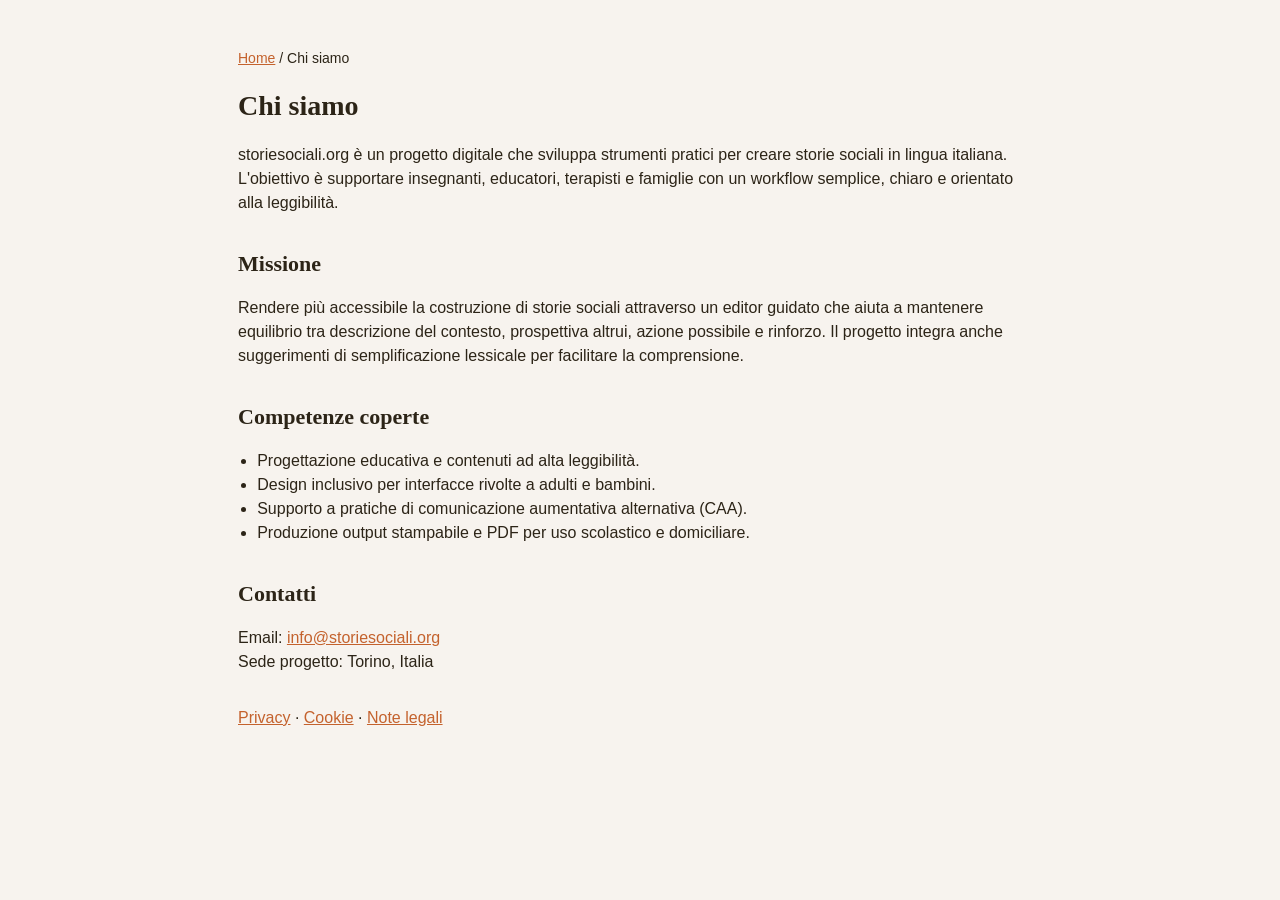
==== chi-siamo/index.html @ 828a51d4 "Initial commit: storiesociali" ====
<!doctype html>
<html lang="it">
<head>
  <meta charset="UTF-8">
  <meta name="viewport" content="width=device-width, initial-scale=1.0">
  <title>Chi siamo | storiesociali.org</title>
  <meta name="description" content="Chi siamo: missione, competenze e contatti del progetto storiesociali.org dedicato alle storie sociali in italiano.">
  <meta name="robots" content="index, follow">
  <link rel="canonical" href="https://storiesociali.org/chi-siamo/">
  <link rel="alternate" hreflang="it-IT" href="https://storiesociali.org/chi-siamo/">
  <link rel="alternate" hreflang="x-default" href="https://storiesociali.org/chi-siamo/">
  <meta property="og:type" content="article">
  <meta property="og:title" content="Chi siamo | storiesociali.org">
  <meta property="og:description" content="Profilo del progetto storiesociali.org, obiettivi e ambiti di lavoro.">
  <meta property="og:url" content="https://storiesociali.org/chi-siamo/">
  <meta property="og:image" content="https://storiesociali.org/assets/og-storie-sociali.png">
  <meta property="og:image:width" content="1200">
  <meta property="og:image:height" content="630">
  <meta property="og:locale" content="it_IT">
  <meta property="og:site_name" content="storiesociali.org">
  <link rel="stylesheet" href="/styles.css">
  <script type="application/ld+json">
  {
    "@context": "https://schema.org",
    "@graph": [
      {
        "@type": "WebPage",
        "name": "Chi siamo",
        "url": "https://storiesociali.org/chi-siamo/",
        "inLanguage": "it-IT",
        "description": "Profilo organizzazione, missione e contatti di storiesociali.org"
      },
      {
        "@type": "Organization",
        "name": "storiesociali.org",
        "url": "https://storiesociali.org/",
        "logo": "https://storiesociali.org/assets/logo-storiesociali.svg",
        "address": {
          "@type": "PostalAddress",
          "addressLocality": "Torino",
          "addressCountry": "IT"
        },
        "contactPoint": {
          "@type": "ContactPoint",
          "contactType": "customer service",
          "email": "info@storiesociali.org",
          "availableLanguage": "Italian"
        }
      },
      {
        "@type": "Person",
        "name": "Redazione storiesociali.org",
        "jobTitle": "Team editoriale e progettazione educativa",
        "worksFor": {
          "@type": "Organization",
          "name": "storiesociali.org"
        },
        "knowsAbout": [
          "Storie sociali",
          "Comunicazione aumentativa alternativa",
          "Leggibilità testi",
          "Accessibilità educativa"
        ],
        "url": "https://storiesociali.org/chi-siamo/"
      },
      {
        "@type": "BreadcrumbList",
        "itemListElement": [
          {
            "@type": "ListItem",
            "position": 1,
            "name": "Home",
            "item": "https://storiesociali.org/"
          },
          {
            "@type": "ListItem",
            "position": 2,
            "name": "Chi siamo",
            "item": "https://storiesociali.org/chi-siamo/"
          }
        ]
      }
    ]
  }
  </script>
</head>
<body class="theme--colorful font-standard">
  <main class="info-page">
    <p class="info-breadcrumb"><a href="/">Home</a> / Chi siamo</p>
    <h1>Chi siamo</h1>
    <p>
      storiesociali.org è un progetto digitale che sviluppa strumenti pratici per creare storie sociali
      in lingua italiana. L'obiettivo è supportare insegnanti, educatori, terapisti e famiglie con
      un workflow semplice, chiaro e orientato alla leggibilità.
    </p>

    <h2>Missione</h2>
    <p>
      Rendere più accessibile la costruzione di storie sociali attraverso un editor guidato che aiuta
      a mantenere equilibrio tra descrizione del contesto, prospettiva altrui, azione possibile e rinforzo.
      Il progetto integra anche suggerimenti di semplificazione lessicale per facilitare la comprensione.
    </p>

    <h2>Competenze coperte</h2>
    <ul>
      <li>Progettazione educativa e contenuti ad alta leggibilità.</li>
      <li>Design inclusivo per interfacce rivolte a adulti e bambini.</li>
      <li>Supporto a pratiche di comunicazione aumentativa alternativa (CAA).</li>
      <li>Produzione output stampabile e PDF per uso scolastico e domiciliare.</li>
    </ul>

    <h2>Contatti</h2>
    <p>
      Email: <a href="mailto:info@storiesociali.org">info@storiesociali.org</a><br>
      Sede progetto: Torino, Italia
    </p>

    <p class="info-links">
      <a href="/privacy/">Privacy</a> ·
      <a href="/cookie/">Cookie</a> ·
      <a href="/note-legali/">Note legali</a>
    </p>
  </main>
</body>
</html>
---- styles.css ----
:root {
  --color-bg: #F7F3EE;
  --color-surface: #FFFFFF;
  --color-border: #E0D8CF;

  --color-primary: #C4622D;
  --color-primary-light: #F0C9B0;
  --color-primary-muted: #E8A882;

  --color-descriptive: #4A7C6F;
  --color-perspective: #7B6EA6;
  --color-directive: #C4622D;
  --color-affirmative: #C8A84B;

  --color-text-primary: #2C2417;
  --color-text-secondary: #7A6E62;
  --color-text-inverse: #FFFFFF;

  --color-success: #4A7C6F;
  --color-warning: #C8A84B;
  --color-error: #B53A2F;

  --story-bg: #FFFDF9;
  --story-text: #1A1208;
  --story-accent: #C4622D;

  --font-ui: 'DM Sans', sans-serif;
  --font-story: 'Lora', Georgia, serif;

  --text-xs: 0.75rem;
  --text-sm: 0.875rem;
  --text-base: 1rem;
  --text-md: 1.125rem;
  --text-lg: 1.375rem;
  --text-xl: 1.75rem;
  --text-2xl: 2.25rem;

  --leading-tight: 1.3;
  --leading-story: 1.85;
  --leading-ui: 1.5;

  --space-xs: 0.25rem;
  --space-sm: 0.5rem;
  --space-md: 1rem;
  --space-lg: 1.5rem;
  --space-xl: 2rem;
  --space-2xl: 3rem;

  --radius-sm: 6px;
  --radius-md: 10px;
  --radius-lg: 16px;
  --radius-full: 999px;

  --header-h: 64px;
  --footer-h: 72px;
}

* {
  box-sizing: border-box;
}

html,
body {
  margin: 0;
  padding: 0;
  height: 100%;
}

body {
  font-family: var(--font-ui);
  font-size: var(--text-base);
  color: var(--color-text-primary);
  line-height: var(--leading-ui);
  background: var(--color-bg);
}

:focus-visible {
  outline: 3px solid var(--color-primary);
  outline-offset: 2px;
}

.skip-link {
  position: absolute;
  left: 1rem;
  top: -120px;
  z-index: 10000;
  background: var(--color-primary);
  color: #fff;
  border-radius: 0 0 8px 8px;
  padding: 0.55rem 0.9rem;
  font-weight: 600;
  text-decoration: none;
  transition: top 0.2s ease;
}

.skip-link:focus-visible {
  top: 0;
}

.sr-only {
  position: absolute;
  width: 1px;
  height: 1px;
  padding: 0;
  margin: -1px;
  overflow: hidden;
  clip: rect(0, 0, 0, 0);
  white-space: nowrap;
  border: 0;
}

.app-layout {
  display: grid;
  grid-template-rows: auto 1fr auto;
  grid-template-columns: 1fr;
  min-height: 100vh;
  background: var(--color-bg);
}

.app-main {
  min-height: 0;
  overflow: hidden;
}

.screen {
  display: none;
  height: 100%;
}

.screen.active {
  display: block;
}

#homeScreen {
  overflow-y: auto;
}

.app-header {
  height: var(--header-h);
  padding: 0 var(--space-xl);
  display: flex;
  align-items: center;
  justify-content: space-between;
  background: var(--color-surface);
  border-bottom: 1px solid var(--color-border);
  position: sticky;
  top: 0;
  z-index: 100;
}

.app-logo {
  font-family: var(--font-story);
  font-size: var(--text-lg);
  font-weight: 600;
  color: var(--color-text-primary);
  letter-spacing: -0.02em;
}

.app-logo span {
  color: var(--color-primary);
}

.header-step-text {
  font-family: var(--font-ui);
  font-size: var(--text-sm);
  color: var(--color-text-secondary);
  text-transform: uppercase;
  letter-spacing: 0.08em;
}

.home-shell {
  max-width: 1100px;
  margin: 0 auto;
  padding: var(--space-2xl);
}

.home-header {
  display: flex;
  align-items: center;
  justify-content: space-between;
  gap: var(--space-md);
  margin-bottom: var(--space-lg);
}

.home-header h1,
.home-header h2 {
  margin: 0;
  font-family: var(--font-story);
  font-size: var(--text-xl);
  line-height: var(--leading-tight);
}

.home-header h2 {
  font-size: var(--text-lg);
}

.home-header--hero {
  align-items: flex-start;
}

.seo-lead {
  margin: var(--space-sm) 0 0;
  max-width: 72ch;
  color: var(--color-text-primary);
}

.seo-hero-image {
  width: 100%;
  height: auto;
  border: 1px solid var(--color-border);
  border-radius: var(--radius-lg);
  background: var(--color-surface);
  margin: 0 0 var(--space-lg);
}

.seo-article {
  margin-bottom: var(--space-xl);
  padding: var(--space-xl);
  border: 1px solid var(--color-border);
  border-radius: var(--radius-lg);
  background: var(--color-surface);
}

.seo-article h2 {
  margin: 0 0 var(--space-sm);
  font-family: var(--font-story);
  font-size: var(--text-lg);
  line-height: var(--leading-tight);
}

.seo-article p,
.seo-article li,
.seo-article dd {
  color: var(--color-text-primary);
}

.seo-article section + section {
  margin-top: var(--space-lg);
}

.seo-index-nav {
  margin-bottom: var(--space-lg);
  padding: var(--space-md);
  border-radius: var(--radius-md);
  background: #FBF8F2;
  border: 1px solid var(--color-border);
}

.seo-index-nav ol {
  margin: 0;
  padding-left: 1.2rem;
}

.seo-index-nav a {
  color: var(--color-primary);
}

.seo-article table {
  width: 100%;
  border-collapse: collapse;
  margin-top: var(--space-sm);
}

.seo-article caption {
  caption-side: top;
  text-align: left;
  font-family: var(--font-ui);
  font-size: var(--text-sm);
  color: var(--color-text-secondary);
  margin-bottom: var(--space-sm);
}

.seo-article th,
.seo-article td {
  border: 1px solid var(--color-border);
  padding: 0.6rem 0.65rem;
  text-align: left;
}

.seo-article th {
  background: #FBF8F2;
}

.seo-article dl {
  margin: 0;
}

.seo-article dt {
  margin-top: var(--space-sm);
  font-weight: 600;
}

.seo-article dd {
  margin: var(--space-xs) 0 0;
}

.seo-inline-image {
  margin-top: var(--space-md);
  max-width: 120px;
  width: 100%;
  height: auto;
}

.trust-footer {
  margin-top: var(--space-xl);
  padding-top: var(--space-md);
  border-top: 1px solid var(--color-border);
  color: var(--color-text-secondary);
  font-size: var(--text-sm);
}

.trust-footer p {
  margin: 0;
}

.trust-footer a {
  color: var(--color-primary);
}

.noscript-warning {
  background: #FDF0EE;
  color: var(--color-error);
  border-bottom: 1px solid #E8B8B2;
  padding: 0.55rem 1rem;
  text-align: center;
  font-size: var(--text-sm);
}

.empty-state {
  margin: 0;
  background: var(--color-surface);
  border: 1px solid var(--color-border);
  border-radius: var(--radius-lg);
  padding: var(--space-lg);
  color: var(--color-text-secondary);
}

.stories-grid {
  margin-top: var(--space-lg);
  display: grid;
  grid-template-columns: repeat(auto-fill, minmax(280px, 1fr));
  gap: var(--space-md);
}

.story-card {
  border: 1px solid var(--color-border);
  border-radius: var(--radius-lg);
  background: var(--color-surface);
  padding: var(--space-lg);
}

.story-card h3 {
  margin: 0;
  font-family: var(--font-story);
  font-size: var(--text-lg);
  line-height: var(--leading-tight);
}

.story-date {
  margin: var(--space-sm) 0 0;
  color: var(--color-text-secondary);
  font-size: var(--text-sm);
}

.story-snippet {
  margin: var(--space-md) 0 0;
  color: var(--color-text-primary);
  font-size: var(--text-sm);
}

.story-actions {
  margin-top: var(--space-lg);
  display: flex;
  gap: var(--space-sm);
}

.main-panels {
  display: grid;
  grid-template-columns: 55fr 45fr;
  gap: 0;
  overflow: hidden;
  height: calc(100vh - var(--header-h) - var(--footer-h));
}

.wizard-panel {
  overflow-y: auto;
  padding: var(--space-2xl);
  background: var(--color-bg);
}

.preview-panel {
  overflow-y: auto;
  background: var(--story-bg);
  border-left: 1px solid var(--color-border);
  padding: var(--space-2xl) var(--space-xl);
}

.step-indicator {
  display: flex;
  align-items: center;
  gap: 0;
  margin-bottom: var(--space-xl);
}

.step-dot {
  width: 32px;
  height: 32px;
  border-radius: 50%;
  display: flex;
  align-items: center;
  justify-content: center;
  font-family: var(--font-ui);
  font-size: var(--text-xs);
  font-weight: 600;
  flex-shrink: 0;
  transition: background 0.3s, border-color 0.3s;
  background: var(--color-surface);
  border: 2px solid var(--color-border);
  color: var(--color-text-secondary);
}

.step-check {
  display: none;
}

.step-dot.step--done {
  background: var(--color-primary);
  border-color: var(--color-primary);
  color: var(--color-text-inverse);
}

.step-dot.step--done .step-number {
  display: none;
}

.step-dot.step--done .step-check {
  display: inline;
}

.step-dot.step--active {
  background: var(--color-primary-light);
  border-color: var(--color-primary);
  color: var(--color-primary);
  box-shadow: 0 0 0 4px var(--color-primary-light);
}

.step-line {
  height: 2px;
  flex: 1;
  background: var(--color-border);
  transition: background 0.4s;
}

.step-line.step-line--done {
  background: var(--color-primary);
}

.step-container {
  position: relative;
  overflow: hidden;
}

.step-content {
  display: none;
}

.step-content.active {
  display: block;
  animation: slideIn 0.35s cubic-bezier(0.25, 0.46, 0.45, 0.94) forwards;
}

.step-content.leaving {
  display: block;
  animation: slideOut 0.3s cubic-bezier(0.55, 0, 1, 0.45) forwards;
}

@keyframes slideIn {
  from {
    opacity: 0;
    transform: translateX(40px);
  }
  to {
    opacity: 1;
    transform: translateX(0);
  }
}

@keyframes slideOut {
  from {
    opacity: 1;
    transform: translateX(0);
  }
  to {
    opacity: 0;
    transform: translateX(-40px);
  }
}

.question-card {
  background: var(--color-surface);
  border: 1px solid var(--color-border);
  border-left: 4px solid var(--color-primary);
  border-radius: var(--radius-lg);
  padding: var(--space-xl);
  margin-bottom: var(--space-lg);
}

.question-card[data-type="descriptive"] {
  border-left-color: var(--color-descriptive);
}

.question-card[data-type="perspective"] {
  border-left-color: var(--color-perspective);
}

.question-card[data-type="directive"] {
  border-left-color: var(--color-directive);
}

.question-card[data-type="affirmative"] {
  border-left-color: var(--color-affirmative);
}

.question-label {
  margin: 0 0 var(--space-sm);
  font-family: var(--font-ui);
  font-size: var(--text-xs);
  font-weight: 600;
  text-transform: uppercase;
  letter-spacing: 0.08em;
  color: var(--color-text-secondary);
}

.question-text {
  margin: 0 0 var(--space-md);
  font-family: var(--font-story);
  font-size: var(--text-lg);
  font-weight: 600;
  color: var(--color-text-primary);
  line-height: var(--leading-tight);
}

.question-hint {
  margin: 0 0 var(--space-md);
  font-family: var(--font-ui);
  font-size: var(--text-sm);
  color: var(--color-text-secondary);
  font-style: italic;
}

.field-label {
  display: block;
  margin: var(--space-md) 0 var(--space-sm);
  font-family: var(--font-ui);
  font-size: var(--text-xs);
  font-weight: 600;
  letter-spacing: 0.03em;
  text-transform: uppercase;
  color: var(--color-text-secondary);
}

.story-input {
  width: 100%;
  min-height: 44px;
  padding: 0.875rem 1rem;
  font-family: var(--font-ui);
  font-size: var(--text-base);
  color: var(--color-text-primary);
  background: var(--color-bg);
  border: 1.5px solid var(--color-border);
  border-radius: var(--radius-md);
  resize: vertical;
  transition: border-color 0.2s, box-shadow 0.2s;
  line-height: var(--leading-ui);
}

textarea.story-input {
  min-height: 100px;
}

.story-input:focus {
  outline: none;
  border-color: var(--color-primary);
  box-shadow: 0 0 0 3px var(--color-primary-light);
}

.btn:focus-visible,
.chip:focus-visible,
.radio-option:focus-visible,
.style-card:focus-visible,
a:focus-visible {
  outline: 3px solid var(--color-primary);
  outline-offset: 2px;
}

.suggestion-chips {
  display: flex;
  flex-wrap: wrap;
  gap: 0.5rem;
  margin-bottom: 1rem;
}

.chip {
  font-family: var(--font-ui);
  font-size: var(--text-sm);
  padding: 0.35rem 0.85rem;
  border-radius: var(--radius-full);
  border: 1.5px solid var(--color-border);
  background: transparent;
  color: var(--color-text-secondary);
  cursor: pointer;
  transition: all 0.15s;
}

.chip:hover {
  border-color: var(--color-primary);
  color: var(--color-primary);
  background: var(--color-primary-light);
}

.radio-group {
  display: flex;
  flex-direction: column;
  gap: 0.625rem;
}

.radio-group--inline {
  flex-direction: row;
  flex-wrap: wrap;
}

.radio-option {
  display: flex;
  align-items: center;
  gap: 0.75rem;
  padding: 0.875rem 1.125rem;
  border: 1.5px solid var(--color-border);
  border-radius: var(--radius-md);
  cursor: pointer;
  transition: all 0.15s;
  background: var(--color-surface);
  color: var(--color-text-primary);
}

.radio-option:hover {
  border-color: var(--color-primary-muted);
  background: var(--color-primary-light);
}

.radio-option.selected {
  border-color: var(--color-primary);
  background: var(--color-primary-light);
}

.radio-option input[type="radio"] {
  display: none;
}

.radio-dot {
  width: 18px;
  height: 18px;
  border-radius: 50%;
  border: 2px solid var(--color-border);
  flex-shrink: 0;
  transition: all 0.15s;
}

.radio-option.selected .radio-dot {
  border-color: var(--color-primary);
  background: var(--color-primary);
  box-shadow: inset 0 0 0 3px white;
}

.input-grid {
  display: grid;
  gap: var(--space-md);
}

.input-grid.two-col {
  grid-template-columns: repeat(2, minmax(0, 1fr));
}

.hint-box,
.warning-box,
.status-box {
  border-radius: var(--radius-md);
  padding: 0.75rem 1rem;
  font-size: var(--text-sm);
  line-height: var(--leading-ui);
}

.hint-box {
  border: 1px solid var(--color-border);
  background: #FBF8F2;
  color: var(--color-text-primary);
}

.parola-complessa {
  background: #FFF3CD;
  border-bottom: 2px solid #C8A84B;
  border-radius: 2px;
  cursor: help;
  padding: 0 2px;
}

.warning-box {
  margin: var(--space-sm) 0 0;
  border: 1px solid #E8B8B2;
  background: #FDF0EE;
  color: var(--color-error);
  min-height: 2.25rem;
}

.status-box {
  margin-top: var(--space-md);
  border: 1px solid var(--color-border);
  background: var(--color-surface);
  color: var(--color-text-secondary);
}

.style-picker {
  display: grid;
  grid-template-columns: repeat(3, 1fr);
  gap: 0.75rem;
}

.style-card {
  border: 2px solid var(--color-border);
  border-radius: 12px;
  padding: 1rem;
  cursor: pointer;
  text-align: center;
  transition: all 0.2s;
  background: var(--color-surface);
}

.style-card input[type="radio"] {
  display: none;
}

.style-card:hover {
  border-color: var(--color-primary-muted);
}

.style-card.selected {
  border-color: var(--color-primary);
  background: var(--color-primary-light);
}

.style-preview {
  height: 60px;
  border-radius: 6px;
  margin-bottom: 0.5rem;
}

.style-preview--minimal {
  background: #FFFDF9;
  border: 1px solid #E0D8CF;
}

.style-preview--color {
  background: linear-gradient(135deg, #F0C9B0 0%, #D4EAE4 100%);
}

.style-preview--contrast {
  background: #1A1208;
}

.style-label {
  font-family: var(--font-ui);
  font-size: var(--text-xs);
  font-weight: 600;
  color: var(--color-text-secondary);
}

.sentence-legend {
  display: flex;
  flex-wrap: wrap;
  gap: 0.5rem;
  margin-top: var(--space-lg);
  padding: 1rem;
  background: var(--color-surface);
  border-radius: var(--radius-md);
  border: 1px solid var(--color-border);
}

.legend-item {
  display: flex;
  align-items: center;
  gap: 0.4rem;
  font-family: var(--font-ui);
  font-size: var(--text-xs);
  color: var(--color-text-secondary);
}

.legend-dot {
  width: 10px;
  height: 10px;
  border-radius: 50%;
}

.legend-dot--descriptive {
  background: var(--color-descriptive);
}

.legend-dot--perspective {
  background: var(--color-perspective);
}

.legend-dot--directive {
  background: var(--color-directive);
}

.legend-dot--affirmative {
  background: var(--color-affirmative);
}

.preview-header {
  margin: 0 0 1.5rem;
  font-family: var(--font-ui);
  font-size: var(--text-xs);
  text-transform: uppercase;
  letter-spacing: 0.1em;
  color: var(--color-text-secondary);
}

.story-preview {
  background: transparent;
}

.story-title {
  margin: 0;
  font-family: var(--font-story);
  font-size: var(--text-xl);
  font-weight: 600;
  color: var(--story-text);
  line-height: var(--leading-tight);
  margin-bottom: 1.25rem;
  padding-bottom: 1rem;
  border-bottom: 2px solid var(--story-accent);
}

.preview-meta {
  margin: 0 0 1.25rem;
  font-family: var(--font-ui);
  font-size: var(--text-xs);
  letter-spacing: 0.06em;
  text-transform: uppercase;
  color: var(--color-text-secondary);
}

.sentences {
  display: block;
}

.story-sentence {
  margin-bottom: 1.5rem;
  animation: fadeUp 0.4s ease forwards;
}

.sentence-row {
  display: flex;
  gap: 1rem;
}

@keyframes fadeUp {
  from {
    opacity: 0;
    transform: translateY(8px);
  }
  to {
    opacity: 1;
    transform: translateY(0);
  }
}

.sentence-type-bar {
  width: 3px;
  border-radius: 2px;
  flex-shrink: 0;
  align-self: stretch;
}

.sentence-type-bar[data-type="descriptive"] {
  background: var(--color-descriptive);
}

.sentence-type-bar[data-type="perspective"] {
  background: var(--color-perspective);
}

.sentence-type-bar[data-type="directive"] {
  background: var(--color-directive);
}

.sentence-type-bar[data-type="affirmative"] {
  background: var(--color-affirmative);
}

.sentence-text {
  margin: 0;
  font-family: var(--font-story);
  font-size: var(--text-md);
  line-height: var(--leading-story);
  color: var(--story-text);
}

.image-placeholder {
  width: 100%;
  height: 120px;
  border: 2px dashed var(--color-border);
  border-radius: var(--radius-md);
  display: flex;
  align-items: center;
  justify-content: center;
  margin-bottom: 1rem;
  color: var(--color-text-secondary);
  font-family: var(--font-ui);
  font-size: var(--text-sm);
}

.story-preview.image-none .image-placeholder {
  display: none;
}

.story-preview.image-small .story-sentence {
  display: grid;
  grid-template-columns: 110px minmax(0, 1fr);
  gap: 1rem;
  align-items: start;
}

.story-preview.image-small .image-placeholder {
  margin: 0;
  height: 96px;
}

.story-preview.image-large .image-placeholder {
  margin-bottom: 1rem;
  height: 140px;
}

.app-footer {
  height: var(--footer-h);
  padding: 0 var(--space-lg);
  display: flex;
  align-items: center;
  justify-content: space-between;
  gap: var(--space-md);
  background: var(--color-surface);
  border-top: 1px solid var(--color-border);
}

.app-footer.hidden {
  display: none;
}

.toast-container {
  position: fixed;
  right: 1rem;
  bottom: 1rem;
  display: grid;
  gap: 0.5rem;
  z-index: 9999;
}

.toast {
  max-width: min(420px, 90vw);
  padding: 0.7rem 0.95rem;
  border-radius: var(--radius-md);
  border: 1px solid var(--color-border);
  background: var(--color-surface);
  box-shadow: 0 6px 16px rgba(0, 0, 0, 0.12);
  font-size: var(--text-sm);
  color: var(--color-text-primary);
}

.toast--success {
  border-color: var(--color-success);
}

.toast--error {
  border-color: var(--color-error);
  background: #FDF0EE;
}

.app-dialog {
  width: min(460px, 92vw);
  border: 1px solid var(--color-border);
  border-radius: var(--radius-lg);
  padding: var(--space-lg);
  background: var(--color-surface);
}

.app-dialog::backdrop {
  background: rgba(0, 0, 0, 0.32);
}

.app-dialog p {
  margin: 0 0 var(--space-md);
}

.dialog-actions {
  display: flex;
  justify-content: flex-end;
  gap: var(--space-sm);
}

.footer-group {
  display: flex;
  align-items: center;
  gap: var(--space-sm);
  min-width: 0;
}

.footer-actions {
  flex-wrap: wrap;
  justify-content: flex-end;
}

.wizard-nav {
  justify-content: center;
}

.btn {
  font-family: var(--font-ui);
  font-size: var(--text-base);
  font-weight: 500;
  padding: 0.65rem 1.15rem;
  border-radius: var(--radius-md);
  border: none;
  cursor: pointer;
  transition: all 0.2s;
  display: inline-flex;
  align-items: center;
  gap: 0.5rem;
  white-space: nowrap;
}

.btn-primary {
  background: var(--color-primary);
  color: white;
}

.btn-primary:hover {
  background: #A8521F;
  transform: translateY(-1px);
  box-shadow: 0 4px 12px rgba(196, 98, 45, 0.3);
}

.btn-secondary {
  background: transparent;
  color: var(--color-text-secondary);
  border: 1.5px solid var(--color-border);
}

.btn-secondary:hover {
  border-color: var(--color-text-secondary);
  color: var(--color-text-primary);
}

.btn:disabled {
  opacity: 0.55;
  cursor: not-allowed;
  transform: none;
  box-shadow: none;
}

.theme--minimal {
  --story-bg: #FFFDF9;
}

.theme--colorful {
  --story-bg: #FFFBF6;
}

.theme--contrast {
  --color-bg: #F2ECE4;
  --color-surface: #FFFDF9;
  --color-border: #6B5A46;
  --color-text-primary: #1A1208;
  --color-text-secondary: #3A2F22;
  --story-bg: #FFF;
  --story-text: #000;
  --story-accent: #1A1208;
}

.font-dyslexic,
.font-dyslexic .story-input,
.font-dyslexic .btn,
.font-dyslexic .question-text,
.font-dyslexic .sentence-text,
.font-dyslexic .story-title {
  font-family: 'OpenDyslexic', 'DM Sans', sans-serif;
}

.font-uppercase .sentence-text,
.font-uppercase .story-title {
  text-transform: uppercase;
  letter-spacing: 0.04em;
}

.info-page {
  max-width: 900px;
  margin: 0 auto;
  padding: var(--space-2xl);
  min-height: 100vh;
}

.info-page h1 {
  margin: 0 0 var(--space-md);
  font-family: var(--font-story);
  font-size: var(--text-xl);
}

.info-page h2 {
  margin: var(--space-xl) 0 var(--space-sm);
  font-family: var(--font-story);
  font-size: var(--text-lg);
}

.info-page p,
.info-page li {
  color: var(--color-text-primary);
}

.info-page ul {
  padding-left: 1.2rem;
}

.info-page a {
  color: var(--color-primary);
}

.info-breadcrumb {
  margin: 0 0 var(--space-md);
  color: var(--color-text-secondary);
  font-size: var(--text-sm);
}

.info-links {
  margin-top: var(--space-xl);
  color: var(--color-text-secondary);
}

@media (max-width: 1200px) {
  .wizard-panel {
    padding: var(--space-xl);
  }

  .preview-panel {
    padding: var(--space-xl);
  }
}

@media (max-width: 900px) {
  :root {
    --footer-h: 124px;
  }

  .main-panels {
    grid-template-columns: 1fr;
    height: calc(100vh - var(--header-h) - var(--footer-h));
  }

  .preview-panel {
    border-left: none;
    border-top: 1px solid var(--color-border);
  }

  .home-shell {
    padding: var(--space-xl);
  }

  .home-header {
    flex-direction: column;
    align-items: flex-start;
  }

  .input-grid.two-col {
    grid-template-columns: 1fr;
  }

  .style-picker {
    grid-template-columns: 1fr;
  }

  .app-footer {
    height: auto;
    padding: var(--space-sm) var(--space-md);
    flex-wrap: wrap;
  }

  .footer-group {
    width: 100%;
    justify-content: space-between;
  }

  .footer-actions {
    justify-content: flex-start;
  }
}

@media print {
  * {
    -webkit-print-color-adjust: exact;
    print-color-adjust: exact;
  }

  .app-header,
  .wizard-panel,
  .app-footer,
  .preview-header,
  .step-indicator,
  #homeScreen {
    display: none !important;
  }

  #editorScreen {
    display: block !important;
  }

  .main-panels {
    display: block;
    height: auto;
  }

  .preview-panel {
    border: none;
    padding: 0;
    background: white;
  }

  .story-title {
    font-size: 24pt;
    margin-bottom: 24pt;
    border-bottom: 2pt solid #C4622D;
  }

  .story-sentence {
    margin-bottom: 18pt;
    page-break-inside: avoid;
    break-inside: avoid;
  }

  .sentence-text {
    font-size: 16pt;
    line-height: 2;
  }

  .image-placeholder {
    height: 140pt;
    border: 2pt dashed #ccc;
    page-break-inside: avoid;
  }

  .theme--contrast .sentence-text {
    font-size: 18pt;
    font-weight: 700;
  }
}
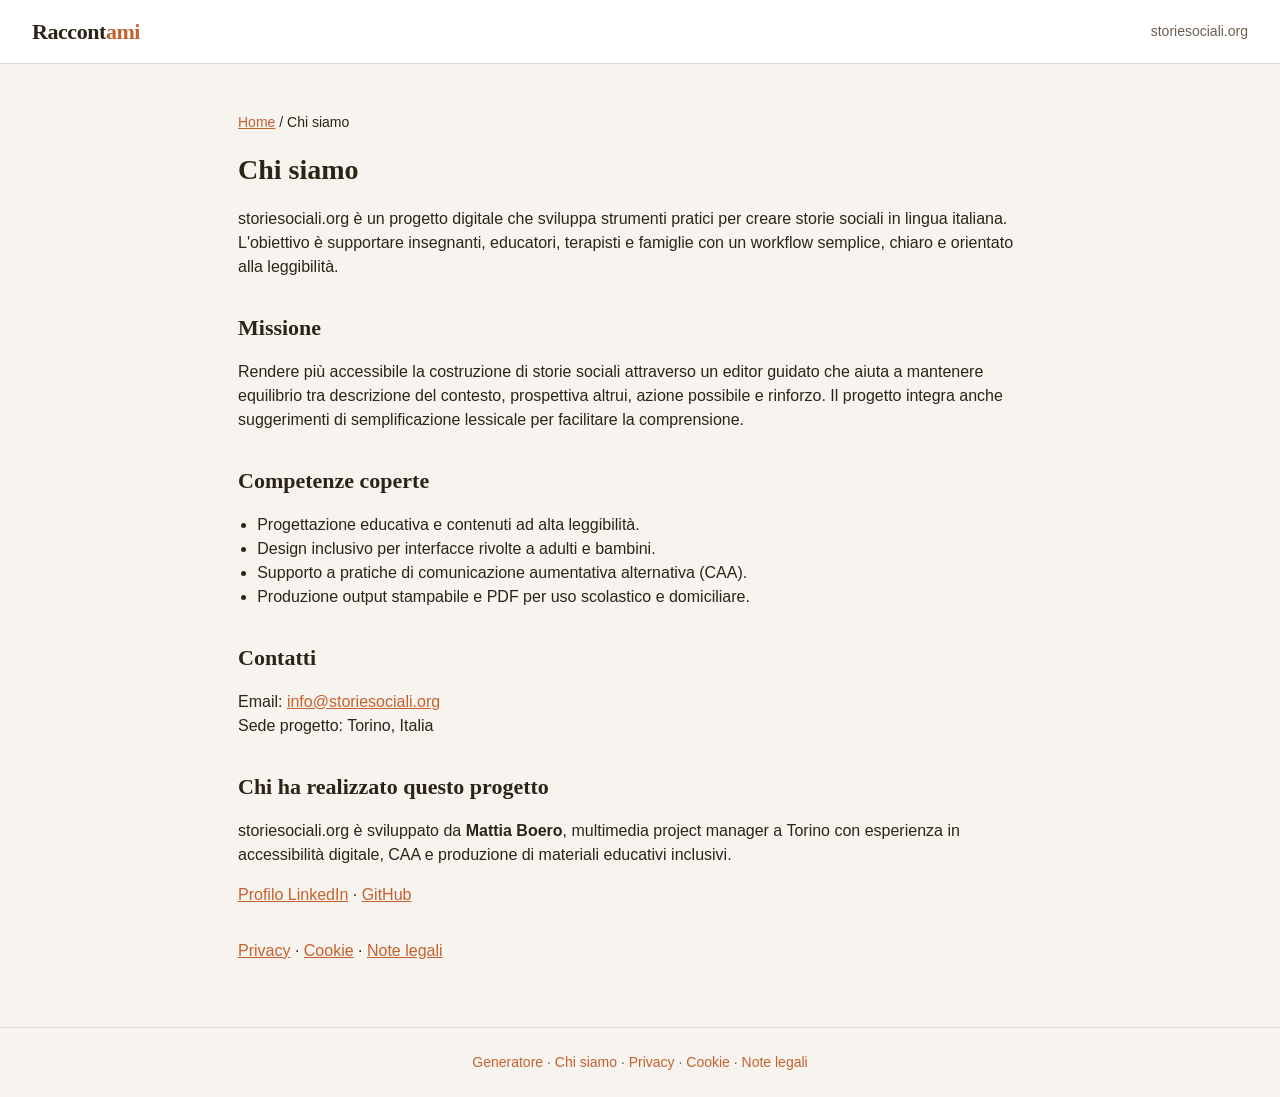
==== commit 7ae686d1: "Apply dev brief fixes for accessibility, SEO, and GEO" ====
--- a/chi-siamo/index.html
+++ b/chi-siamo/index.html
@@ -34,6 +34,9 @@
         "@type": "Organization",
         "name": "storiesociali.org",
         "url": "https://storiesociali.org/",
+        "sameAs": [
+          "https://github.com/mattiaboero/storiesociali"
+        ],
         "logo": "https://storiesociali.org/assets/logo-storiesociali.svg",
         "address": {
           "@type": "PostalAddress",
@@ -49,19 +52,24 @@
       },
       {
         "@type": "Person",
-        "name": "Redazione storiesociali.org",
-        "jobTitle": "Team editoriale e progettazione educativa",
+        "name": "Mattia Boero",
+        "jobTitle": "Multimedia Project Manager",
+        "url": "https://storiesociali.org/chi-siamo/",
+        "sameAs": [
+          "https://www.linkedin.com/in/mattiaboero/",
+          "https://github.com/mattiaboero"
+        ],
+        "knowsAbout": [
+          "Storie sociali",
+          "Comunicazione aumentativa alternativa",
+          "Accessibilita' digitale",
+          "Design inclusivo",
+          "Leggibilita' testi per bambini"
+        ],
         "worksFor": {
           "@type": "Organization",
           "name": "storiesociali.org"
-        },
-        "knowsAbout": [
-          "Storie sociali",
-          "Comunicazione aumentativa alternativa",
-          "Leggibilità testi",
-          "Accessibilità educativa"
-        ],
-        "url": "https://storiesociali.org/chi-siamo/"
+        }
       },
       {
         "@type": "BreadcrumbList",
@@ -85,6 +93,12 @@
   </script>
 </head>
 <body class="theme--colorful font-standard">
+  <header class="inner-header">
+    <a href="/" class="app-logo" aria-label="Torna al generatore">
+      Raccont<span>ami</span>
+    </a>
+    <span class="inner-header-domain">storiesociali.org</span>
+  </header>
   <main class="info-page">
     <p class="info-breadcrumb"><a href="/">Home</a> / Chi siamo</p>
     <h1>Chi siamo</h1>
@@ -115,11 +129,31 @@
       Sede progetto: Torino, Italia
     </p>
 
+    <h2>Chi ha realizzato questo progetto</h2>
+    <p>
+      storiesociali.org è sviluppato da <strong>Mattia Boero</strong>, multimedia project manager a Torino
+      con esperienza in accessibilità digitale, CAA e produzione di materiali educativi inclusivi.
+    </p>
+    <p>
+      <a href="https://www.linkedin.com/in/mattiaboero/" rel="noopener noreferrer">Profilo LinkedIn</a>
+      ·
+      <a href="https://github.com/mattiaboero" rel="noopener noreferrer">GitHub</a>
+    </p>
+
     <p class="info-links">
       <a href="/privacy/">Privacy</a> ·
       <a href="/cookie/">Cookie</a> ·
       <a href="/note-legali/">Note legali</a>
     </p>
   </main>
+  <footer class="inner-footer">
+    <p>
+      <a href="/">Generatore</a> ·
+      <a href="/chi-siamo/">Chi siamo</a> ·
+      <a href="/privacy/">Privacy</a> ·
+      <a href="/cookie/">Cookie</a> ·
+      <a href="/note-legali/">Note legali</a>
+    </p>
+  </footer>
 </body>
 </html>
--- a/styles.css
+++ b/styles.css
@@ -13,7 +13,7 @@
   --color-affirmative: #C8A84B;
 
   --color-text-primary: #2C2417;
-  --color-text-secondary: #7A6E62;
+  --color-text-secondary: #6B5F54;
   --color-text-inverse: #FFFFFF;
 
   --color-success: #4A7C6F;
@@ -160,6 +160,14 @@
   color: var(--color-primary);
 }
 
+.app-logo-domain {
+  font-size: var(--text-xs);
+  font-weight: 400;
+  color: var(--color-text-secondary);
+  margin-left: 0.4rem;
+  letter-spacing: 0;
+}
+
 .header-step-text {
   font-family: var(--font-ui);
   font-size: var(--text-sm);
@@ -204,13 +212,13 @@
   color: var(--color-text-primary);
 }
 
-.seo-hero-image {
-  width: 100%;
-  height: auto;
-  border: 1px solid var(--color-border);
-  border-radius: var(--radius-lg);
-  background: var(--color-surface);
-  margin: 0 0 var(--space-lg);
+.seo-definition {
+  font-size: var(--text-md);
+  line-height: var(--leading-story);
+  color: var(--color-text-primary);
+  max-width: 72ch;
+  margin: var(--space-sm) 0 var(--space-md);
+  font-style: italic;
 }
 
 .seo-article {
@@ -281,17 +289,24 @@
   background: #FBF8F2;
 }
 
-.seo-article dl {
-  margin: 0;
-}
-
-.seo-article dt {
+.seo-article details {
+  border: 1px solid var(--color-border);
+  border-radius: var(--radius-md);
+  padding: 0.7rem 0.85rem;
+  background: #FFFCF8;
+}
+
+.seo-article details + details {
   margin-top: var(--space-sm);
+}
+
+.seo-article summary {
   font-weight: 600;
-}
-
-.seo-article dd {
-  margin: var(--space-xs) 0 0;
+  cursor: pointer;
+}
+
+.seo-article details p {
+  margin: var(--space-sm) 0 0;
 }
 
 .seo-inline-image {
@@ -557,6 +572,13 @@
   letter-spacing: 0.03em;
   text-transform: uppercase;
   color: var(--color-text-secondary);
+}
+
+.field-group {
+  margin: 0 0 var(--space-md);
+  padding: 0;
+  border: 0;
+  min-inline-size: 0;
 }
 
 .story-input {
@@ -653,7 +675,16 @@
 }
 
 .radio-option input[type="radio"] {
-  display: none;
+  position: absolute;
+  width: 1px;
+  height: 1px;
+  padding: 0;
+  margin: -1px;
+  overflow: hidden;
+  clip: rect(0, 0, 0, 0);
+  white-space: nowrap;
+  border: 0;
+  opacity: 0;
 }
 
 .radio-dot {
@@ -735,7 +766,15 @@
 }
 
 .style-card input[type="radio"] {
-  display: none;
+  position: absolute;
+  width: 1px;
+  height: 1px;
+  padding: 0;
+  margin: -1px;
+  overflow: hidden;
+  clip: rect(0, 0, 0, 0);
+  white-space: nowrap;
+  border: 0;
 }
 
 .style-card:hover {
@@ -745,6 +784,12 @@
 .style-card.selected {
   border-color: var(--color-primary);
   background: var(--color-primary-light);
+}
+
+.style-card:has(input:focus-visible),
+.style-card:focus-within {
+  outline: 3px solid var(--color-primary);
+  outline-offset: 2px;
 }
 
 .style-preview {
@@ -977,6 +1022,11 @@
 
 .toast--success {
   border-color: var(--color-success);
+}
+
+.toast--warning {
+  border-color: var(--color-warning);
+  background: #FFF8E5;
 }
 
 .toast--error {
@@ -1075,14 +1125,40 @@
 }
 
 .theme--contrast {
-  --color-bg: #F2ECE4;
-  --color-surface: #FFFDF9;
-  --color-border: #6B5A46;
-  --color-text-primary: #1A1208;
-  --color-text-secondary: #3A2F22;
-  --story-bg: #FFF;
-  --story-text: #000;
-  --story-accent: #1A1208;
+  --color-bg: #FFFFFF;
+  --color-surface: #FFFFFF;
+  --color-border: #000000;
+  --color-primary: #000000;
+  --color-primary-light: #D9D9D9;
+  --color-primary-muted: #333333;
+  --color-descriptive: #000000;
+  --color-perspective: #000000;
+  --color-directive: #000000;
+  --color-affirmative: #000000;
+  --color-text-primary: #000000;
+  --color-text-secondary: #111111;
+  --color-text-inverse: #FFFFFF;
+  --story-bg: #FFFFFF;
+  --story-text: #000000;
+  --story-accent: #000000;
+}
+
+.theme--contrast .btn-primary {
+  background: #000000;
+  color: #FFFFFF;
+  box-shadow: none;
+}
+
+.theme--contrast .btn-primary:hover {
+  background: #111111;
+  box-shadow: none;
+}
+
+.theme--contrast .step-dot.step--active {
+  background: #FFFFFF;
+  border-color: #000000;
+  color: #000000;
+  box-shadow: 0 0 0 3px #000000;
 }
 
 .font-dyslexic,
@@ -1143,6 +1219,49 @@
   color: var(--color-text-secondary);
 }
 
+.inner-header {
+  height: var(--header-h);
+  padding: 0 var(--space-xl);
+  display: flex;
+  align-items: center;
+  justify-content: space-between;
+  background: var(--color-surface);
+  border-bottom: 1px solid var(--color-border);
+  position: sticky;
+  top: 0;
+  z-index: 100;
+}
+
+.inner-header .app-logo {
+  text-decoration: none;
+}
+
+.inner-header-domain {
+  font-size: var(--text-sm);
+  color: var(--color-text-secondary);
+}
+
+.inner-footer {
+  padding: var(--space-lg) var(--space-xl);
+  border-top: 1px solid var(--color-border);
+  text-align: center;
+  font-size: var(--text-sm);
+  color: var(--color-text-secondary);
+}
+
+.inner-footer p {
+  margin: 0;
+}
+
+.inner-footer a {
+  color: var(--color-primary);
+  text-decoration: none;
+}
+
+.inner-footer a:hover {
+  text-decoration: underline;
+}
+
 @media (max-width: 1200px) {
   .wizard-panel {
     padding: var(--space-xl);
@@ -1175,6 +1294,17 @@
   .home-header {
     flex-direction: column;
     align-items: flex-start;
+  }
+
+  .home-header--hero {
+    flex-direction: column;
+    align-items: flex-start;
+  }
+
+  .home-header--hero > button {
+    order: -1;
+    align-self: stretch;
+    margin-bottom: var(--space-md);
   }
 
   .input-grid.two-col {
@@ -1198,6 +1328,23 @@
 
   .footer-actions {
     justify-content: flex-start;
+  }
+}
+
+@media (prefers-reduced-motion: reduce) {
+  .step-content.active,
+  .step-content.leaving,
+  .story-sentence {
+    animation: none !important;
+  }
+
+  .step-dot,
+  .step-line,
+  .story-input,
+  .btn,
+  .chip,
+  .style-card {
+    transition: none !important;
   }
 }
 
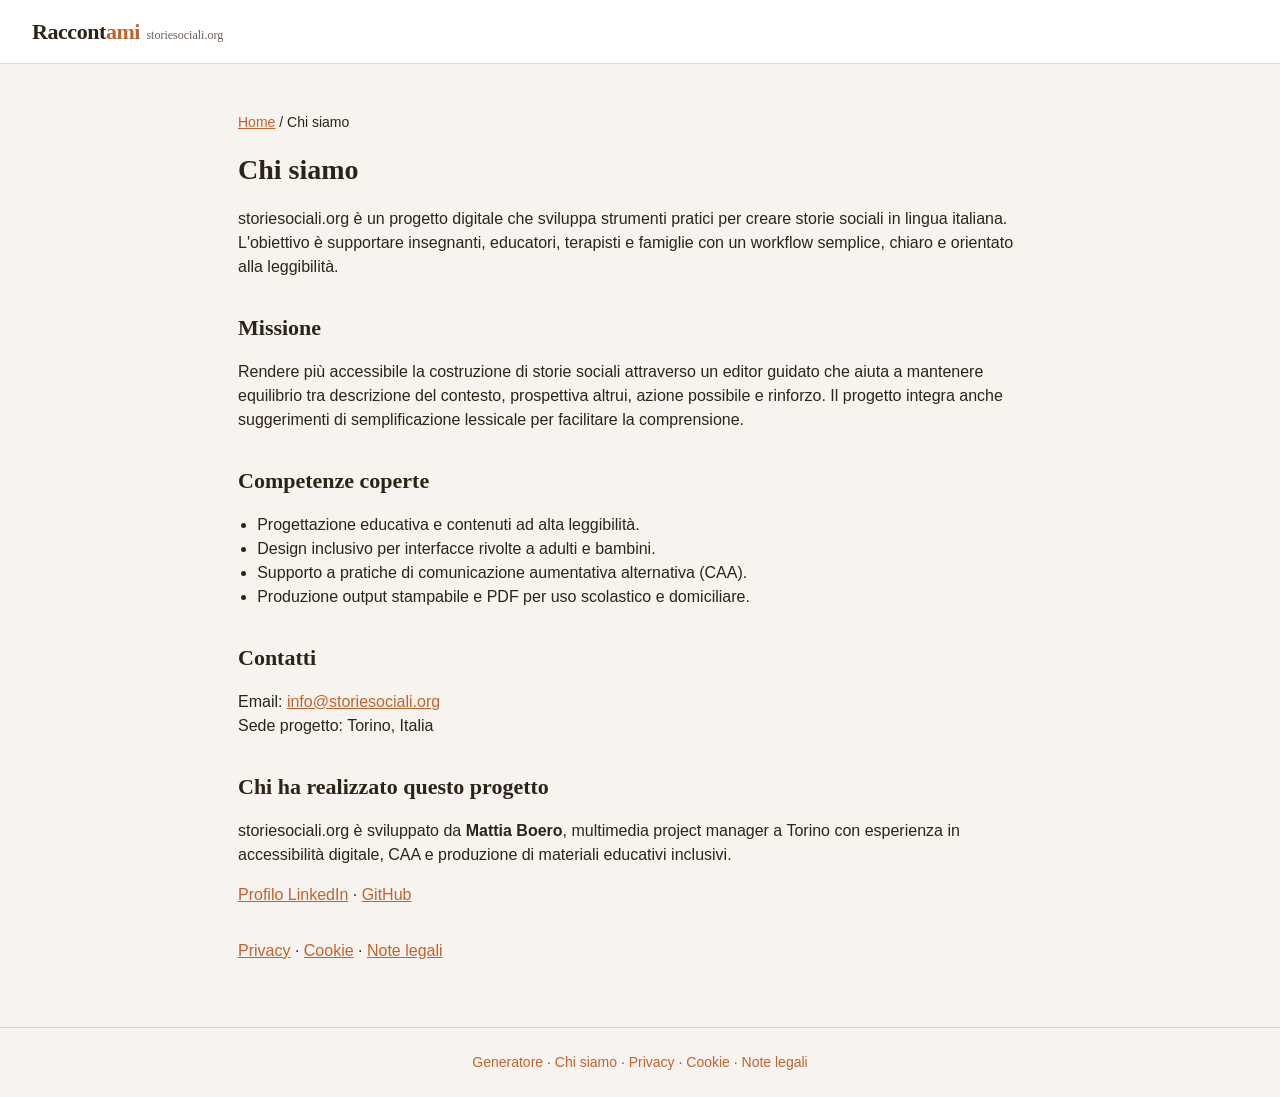
==== commit 84dfb6a3: "Fix internal header logo link to include clickable domain" ====
--- a/chi-siamo/index.html
+++ b/chi-siamo/index.html
@@ -94,10 +94,9 @@
 </head>
 <body class="theme--colorful font-standard">
   <header class="inner-header">
-    <a href="/" class="app-logo" aria-label="Torna al generatore">
-      Raccont<span>ami</span>
+    <a href="/" class="app-logo" aria-label="Torna alla home di storiesociali.org">
+      Raccont<span>ami</span><small class="app-logo-domain">storiesociali.org</small>
     </a>
-    <span class="inner-header-domain">storiesociali.org</span>
   </header>
   <main class="info-page">
     <p class="info-breadcrumb"><a href="/">Home</a> / Chi siamo</p>
--- a/styles.css
+++ b/styles.css
@@ -53,6 +53,24 @@
 
   --header-h: 64px;
   --footer-h: 72px;
+}
+
+@font-face {
+  font-family: 'OpenDyslexic';
+  src: url('/assets/fonts/open-dyslexic-regular.woff2') format('woff2'),
+       url('/assets/fonts/open-dyslexic-regular.woff') format('woff');
+  font-style: normal;
+  font-weight: 400;
+  font-display: swap;
+}
+
+@font-face {
+  font-family: 'OpenDyslexic';
+  src: url('/assets/fonts/open-dyslexic-bold.woff2') format('woff2'),
+       url('/assets/fonts/open-dyslexic-bold.woff') format('woff');
+  font-style: normal;
+  font-weight: 700;
+  font-display: swap;
 }
 
 * {
@@ -156,6 +174,32 @@
   letter-spacing: -0.02em;
 }
 
+.app-logo--btn {
+  background: transparent;
+  border: 0;
+  padding: 0.25rem 0.4rem;
+  margin: 0;
+  display: inline-flex;
+  align-items: baseline;
+  cursor: pointer;
+  border-radius: 6px;
+  text-align: left;
+  transition: background-color 0.15s ease, transform 0.15s ease;
+}
+
+.app-logo--btn:hover {
+  background-color: rgba(0, 0, 0, 0.04);
+}
+
+.app-logo--btn:active {
+  transform: scale(0.98);
+}
+
+.app-logo--btn:focus-visible {
+  outline: 2px solid var(--color-primary);
+  outline-offset: 2px;
+}
+
 .app-logo span {
   color: var(--color-primary);
 }
@@ -180,6 +224,46 @@
   max-width: 1100px;
   margin: 0 auto;
   padding: var(--space-2xl);
+  display: flex;
+  flex-direction: column;
+}
+
+.home-header--hero {
+  order: 1;
+}
+
+.guide-toggle {
+  order: 2;
+  display: none;
+}
+
+.seo-article {
+  order: 3;
+}
+
+.archive-section {
+  order: 4;
+}
+
+.trust-footer {
+  order: 5;
+}
+
+.home-shell--returning .archive-section {
+  order: 2;
+}
+
+.home-shell--returning .guide-toggle {
+  order: 3;
+  display: inline-flex;
+}
+
+.home-shell--returning .seo-article {
+  order: 4;
+}
+
+.home-shell--returning .seo-article.seo-article--collapsed {
+  display: none;
 }
 
 .home-header {
@@ -204,6 +288,69 @@
 
 .home-header--hero {
   align-items: flex-start;
+}
+
+.archive-header {
+  margin-bottom: 0;
+}
+
+.archive-tools {
+  display: flex;
+  flex-wrap: wrap;
+  gap: var(--space-sm);
+  margin: var(--space-sm) 0 var(--space-md);
+}
+
+.archive-tools .btn {
+  padding: 0.55rem 0.9rem;
+  font-size: var(--text-sm);
+}
+
+.stories-count {
+  font-size: var(--text-sm);
+  font-family: var(--font-ui);
+  font-weight: 600;
+  color: var(--color-primary);
+  background: var(--color-primary-light);
+  padding: 0.2em 0.7em;
+  border-radius: var(--radius-full);
+  min-width: 1.6em;
+  text-align: center;
+}
+
+.stories-count:empty {
+  display: none;
+}
+
+.guide-toggle {
+  align-items: center;
+  gap: 0.5rem;
+  padding: var(--space-md) var(--space-lg);
+  background: var(--color-surface);
+  border: 1px solid var(--color-border);
+  border-radius: var(--radius-md);
+  cursor: pointer;
+  font-family: var(--font-ui);
+  font-size: var(--text-sm);
+  font-weight: 500;
+  color: var(--color-text-secondary);
+  margin: 0 0 var(--space-lg);
+  transition: background 0.15s, border-color 0.15s, color 0.15s;
+}
+
+.guide-toggle:hover {
+  background: var(--color-primary-light);
+  color: var(--color-primary);
+  border-color: var(--color-primary-muted);
+}
+
+.guide-toggle-chevron {
+  margin-left: auto;
+  transition: transform 0.2s;
+}
+
+.guide-toggle[aria-expanded="false"] .guide-toggle-chevron {
+  transform: rotate(180deg);
 }
 
 .seo-lead {
@@ -350,6 +497,13 @@
   color: var(--color-text-secondary);
 }
 
+.empty-state-hint {
+  display: block;
+  margin-top: var(--space-xs);
+  color: var(--color-text-secondary);
+  font-size: var(--text-sm);
+}
+
 .stories-grid {
   margin-top: var(--space-lg);
   display: grid;
@@ -362,6 +516,11 @@
   border-radius: var(--radius-lg);
   background: var(--color-surface);
   padding: var(--space-lg);
+}
+
+.story-card--active {
+  border-color: var(--color-primary);
+  box-shadow: 0 0 0 3px var(--color-primary-light);
 }
 
 .story-card h3 {
@@ -420,6 +579,10 @@
 .step-dot {
   width: 32px;
   height: 32px;
+  margin: 0;
+  padding: 0;
+  appearance: none;
+  -webkit-appearance: none;
   border-radius: 50%;
   display: flex;
   align-items: center;
@@ -432,6 +595,8 @@
   background: var(--color-surface);
   border: 2px solid var(--color-border);
   color: var(--color-text-secondary);
+  cursor: pointer;
+  line-height: 1;
 }
 
 .step-check {
@@ -608,7 +773,7 @@
 
 .btn:focus-visible,
 .chip:focus-visible,
-.radio-option:focus-visible,
+.radio-option:focus-within,
 .style-card:focus-visible,
 a:focus-visible {
   outline: 3px solid var(--color-primary);
@@ -869,6 +1034,11 @@
   color: var(--color-text-secondary);
 }
 
+.preview-panel .status-box {
+  margin-top: 0;
+  margin-bottom: var(--space-sm);
+}
+
 .story-preview {
   background: transparent;
 }
@@ -892,6 +1062,14 @@
   letter-spacing: 0.06em;
   text-transform: uppercase;
   color: var(--color-text-secondary);
+}
+
+.preview-meta--ok {
+  color: var(--color-success);
+}
+
+.preview-meta--warn {
+  color: var(--color-warning);
 }
 
 .sentences {
@@ -1236,11 +1414,6 @@
   text-decoration: none;
 }
 
-.inner-header-domain {
-  font-size: var(--text-sm);
-  color: var(--color-text-secondary);
-}
-
 .inner-footer {
   padding: var(--space-lg) var(--space-xl);
   border-top: 1px solid var(--color-border);
@@ -1272,14 +1445,122 @@
   }
 }
 
+/* ── Esempi di storie sociali ───────────────────────────── */
+
+.story-examples-grid {
+  display: grid;
+  grid-template-columns: 1fr;
+  gap: var(--space-xl);
+  margin-top: var(--space-lg);
+}
+
+.story-example {
+  background: var(--story-bg);
+  border: 1px solid var(--color-border);
+  border-radius: var(--radius-lg, 12px);
+  padding: var(--space-lg);
+  break-inside: avoid;
+}
+
+.story-example-header {
+  margin-bottom: var(--space-md);
+}
+
+.story-example-title {
+  font-family: var(--font-story);
+  font-size: var(--text-lg);
+  color: var(--color-text-primary);
+  margin: 0 0 var(--space-xs);
+}
+
+.story-example-meta {
+  display: flex;
+  gap: var(--space-sm);
+  flex-wrap: wrap;
+  align-items: center;
+}
+
+.story-example-age,
+.story-example-situation {
+  font-size: var(--text-sm);
+  color: var(--color-text-secondary);
+  font-family: var(--font-ui);
+}
+
+.story-example-age {
+  background: var(--color-primary-light);
+  color: var(--color-primary);
+  padding: 0.15em 0.6em;
+  border-radius: 100px;
+  font-weight: 500;
+}
+
+.story-example-sentences {
+  display: block;
+}
+
+.story-example-cta {
+  margin-top: var(--space-md);
+  font-size: var(--text-sm);
+  font-family: var(--font-ui);
+}
+
+.story-example-cta a {
+  color: var(--color-primary);
+  text-decoration: none;
+  font-weight: 500;
+}
+
+.story-example-cta a:hover {
+  text-decoration: underline;
+}
+
+.story-example-jump {
+  margin: 0;
+  font-size: var(--text-sm);
+}
+
+.story-example-jump a {
+  color: var(--color-primary);
+  text-decoration: none;
+}
+
+.story-example-jump a:hover {
+  text-decoration: underline;
+}
+
+.mobile-only-btn {
+  display: none;
+}
+
+.mobile-only-btn[aria-pressed="true"] {
+  border-color: var(--color-primary);
+  color: var(--color-primary);
+  background: var(--color-primary-light);
+}
+
+@media (min-width: 860px) {
+  .story-examples-grid {
+    grid-template-columns: 1fr 1fr;
+  }
+}
+
 @media (max-width: 900px) {
-  :root {
-    --footer-h: 124px;
-  }
-
   .main-panels {
     grid-template-columns: 1fr;
-    height: calc(100vh - var(--header-h) - var(--footer-h));
+    min-height: 0;
+    height: auto;
+  }
+
+  #editorScreen.active {
+    display: flex;
+    flex-direction: column;
+    min-height: 0;
+  }
+
+  #editorScreen.active > .main-panels {
+    flex: 1 1 auto;
+    overflow-y: auto;
   }
 
   .preview-panel {
@@ -1305,6 +1586,25 @@
     order: -1;
     align-self: stretch;
     margin-bottom: var(--space-md);
+  }
+
+  .guide-toggle {
+    font-size: var(--text-xs);
+    padding: var(--space-sm) var(--space-md);
+  }
+
+  .mobile-only-btn {
+    display: inline-flex;
+  }
+
+  #editorScreen.editor-screen--mobile-preview .wizard-panel {
+    display: none;
+  }
+
+  #editorScreen.editor-screen--mobile-preview .preview-panel {
+    display: block;
+    border-top: none;
+    padding-top: var(--space-lg);
   }
 
   .input-grid.two-col {
@@ -1358,13 +1658,27 @@
   .wizard-panel,
   .app-footer,
   .preview-header,
-  .step-indicator,
-  #homeScreen {
+  .step-indicator {
     display: none !important;
   }
 
-  #editorScreen {
+  #editorScreen.active {
     display: block !important;
+  }
+
+  #editorScreen:not(.active) {
+    display: none !important;
+  }
+
+  #homeScreen.active {
+    display: block !important;
+  }
+
+  #homeScreen.active .home-header--hero button,
+  #homeScreen.active .archive-section,
+  #homeScreen.active .trust-footer,
+  #homeScreen.active .guide-toggle {
+    display: none !important;
   }
 
   .main-panels {
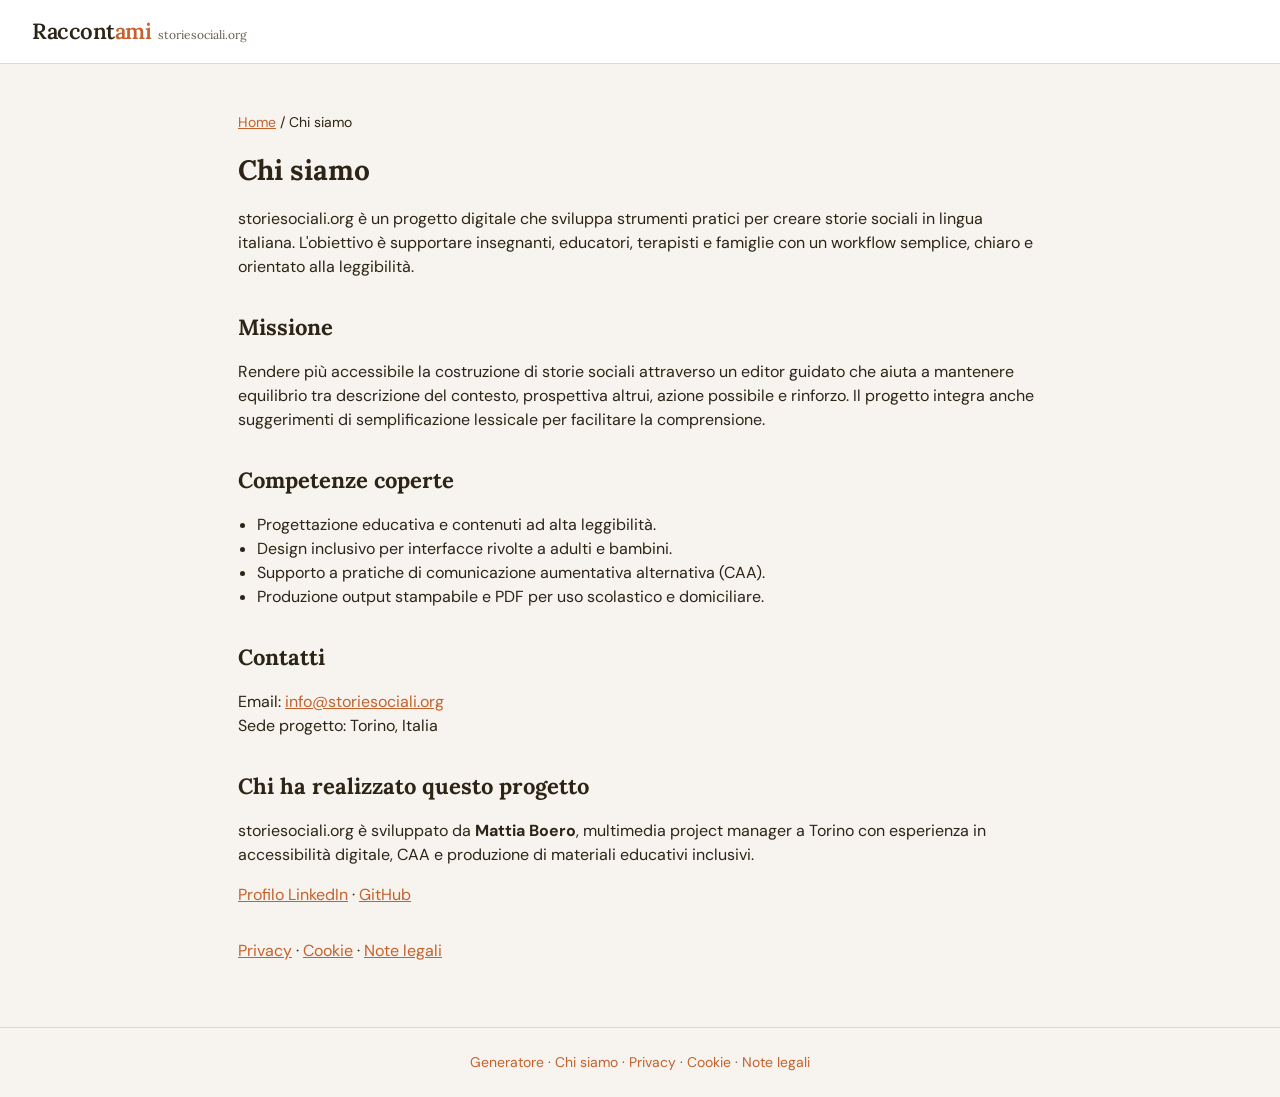
==== commit 3ba3add9: "Load Google Fonts on internal pages for consistent logo typography" ====
--- a/chi-siamo/index.html
+++ b/chi-siamo/index.html
@@ -18,6 +18,9 @@
   <meta property="og:image:height" content="630">
   <meta property="og:locale" content="it_IT">
   <meta property="og:site_name" content="storiesociali.org">
+  <link rel="preconnect" href="https://fonts.googleapis.com">
+  <link rel="preconnect" href="https://fonts.gstatic.com" crossorigin>
+  <link rel="stylesheet" href="https://fonts.googleapis.com/css2?family=Lora:ital,wght@0,400;0,600;1,400&family=DM+Sans:wght@300;400;500;600&display=swap">
   <link rel="stylesheet" href="/styles.css">
   <script type="application/ld+json">
   {
--- a/styles.css
+++ b/styles.css
@@ -220,6 +220,11 @@
   letter-spacing: 0.08em;
 }
 
+.header-back-btn {
+  font-size: var(--text-sm);
+  padding: 0.3em 0.9em;
+}
+
 .home-shell {
   max-width: 1100px;
   margin: 0 auto;
@@ -744,6 +749,23 @@
   padding: 0;
   border: 0;
   min-inline-size: 0;
+}
+
+.checkbox-option {
+  display: flex;
+  align-items: flex-start;
+  gap: var(--space-sm);
+}
+
+.checkbox-option input[type="checkbox"] {
+  margin-top: 0.2rem;
+}
+
+.checkbox-option .field-label {
+  margin: 0;
+  font-size: var(--text-sm);
+  text-transform: none;
+  letter-spacing: 0;
 }
 
 .story-input {
